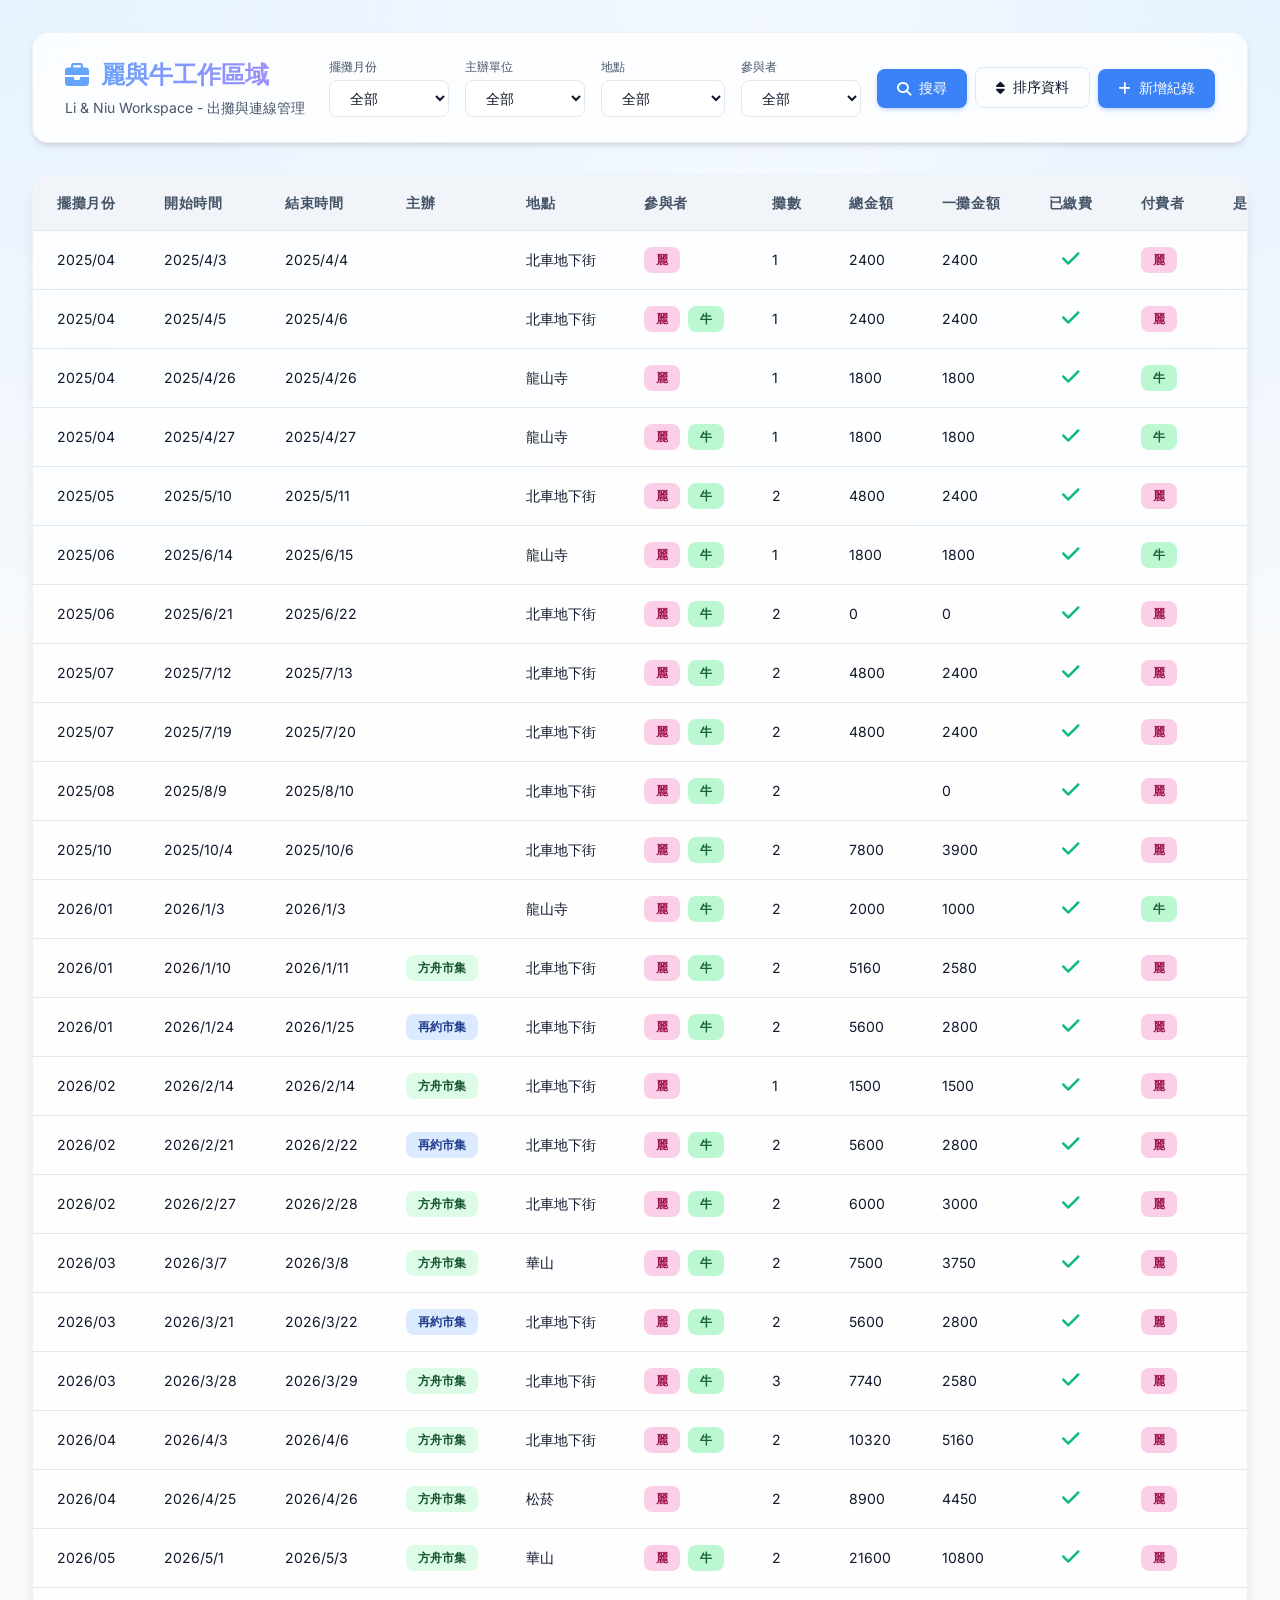
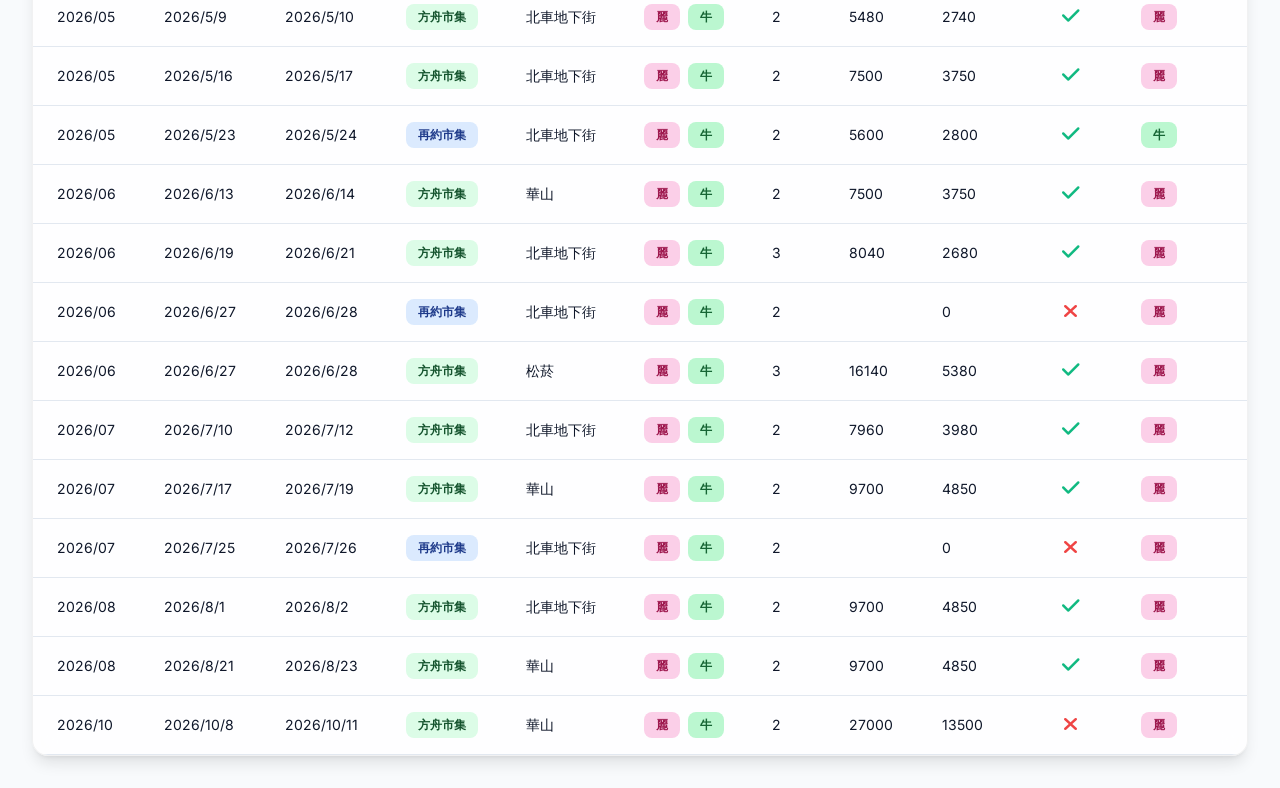
==== index.html @ 2d3ffb86 "Initial commit for Li and Niu Workspace" ====
<!DOCTYPE html>
<html lang="zh-TW">
<head>
    <meta charset="UTF-8">
    <meta name="viewport" content="width=device-width, initial-scale=1.0">
    <title>麗與牛工作區域 | Workspace</title>
    <link rel="preconnect" href="https://fonts.googleapis.com">
    <link rel="preconnect" href="https://fonts.gstatic.com" crossorigin>
    <link href="https://fonts.googleapis.com/css2?family=Inter:wght@300;400;500;600;700&display=swap" rel="stylesheet">
    <link rel="stylesheet" href="style.css">
    <!-- FontAwesome for icons -->
    <link rel="stylesheet" href="https://cdnjs.cloudflare.com/ajax/libs/font-awesome/6.4.0/css/all.min.css">
</head>
<body>
    <div class="app-container">
        <header class="app-header">
            <div class="header-content">
                <h1><i class="fa-solid fa-briefcase"></i> 麗與牛工作區域</h1>
                <p>Li & Niu Workspace - 出攤與連線管理</p>
            </div>
            
            <div class="header-actions">
                <div class="filters-container">
                    <div class="filter-group">
                        <label for="filterMonth">擺攤月份</label>
                        <select id="filterMonth">
                            <option value="">全部</option>
                        </select>
                    </div>
                    <div class="filter-group">
                        <label for="filterOrganizer">主辦單位</label>
                        <select id="filterOrganizer">
                            <option value="">全部</option>
                        </select>
                    </div>
                    <div class="filter-group">
                        <label for="filterLocation">地點</label>
                        <select id="filterLocation">
                            <option value="">全部</option>
                        </select>
                    </div>
                    <div class="filter-group">
                        <label for="filterParticipants">參與者</label>
                        <select id="filterParticipants">
                            <option value="">全部</option>
                        </select>
                    </div>
                </div>
                <div class="btn-group">
                    <button id="searchBtn" class="btn btn-primary">
                        <i class="fa-solid fa-magnifying-glass"></i> 搜尋
                    </button>
                    <button id="sortBtn" class="btn btn-secondary">
                        <i class="fa-solid fa-sort"></i> 排序資料
                    </button>
                    <button id="addBtn" class="btn btn-primary">
                        <i class="fa-solid fa-plus"></i> 新增紀錄
                    </button>
                </div>
            </div>
        </header>

        <main class="app-main">
            <div class="table-container">
                <table id="dataTable">
                    <thead>
                        <tr>
                            <th>擺攤月份</th>
                            <th>開始時間</th>
                            <th>結束時間</th>
                            <th>主辦</th>
                            <th>地點</th>
                            <th>參與者</th>
                            <th>攤數</th>
                            <th>總金額</th>
                            <th>一攤金額</th>
                            <th>已繳費</th>
                            <th>付費者</th>
                            <th>是否結清</th>
                            <th>操作</th>
                            <th>備註</th>
                        </tr>
                    </thead>
                    <tbody id="tableBody">
                        <!-- Data will be populated here by JavaScript -->
                    </tbody>
                </table>
            </div>
            <div id="noResults" class="no-results hidden">
                <i class="fa-solid fa-folder-open"></i>
                <p>找不到符合的紀錄</p>
            </div>
        </main>
    </div>

    <!-- Add Record Modal -->
    <div id="addModal" class="modal">
        <div class="modal-content">
            <div class="modal-header">
                <h2 id="modalTitle"><i class="fa-solid fa-file-circle-plus"></i> 新增擺攤紀錄</h2>
                <button class="close-btn" id="closeModalBtn"><i class="fa-solid fa-xmark"></i></button>
            </div>
            <form id="addForm">
                <div class="form-grid">
                    <div class="form-group">
                        <label for="month">擺攤月份 (YYYY/MM)</label>
                        <input type="text" id="month" name="month" placeholder="2025/04" required>
                    </div>
                    <div class="form-group">
                        <label for="startDate">開始時間</label>
                        <input type="date" id="startDate" name="startDate" required>
                    </div>
                    <div class="form-group">
                        <label for="endDate">結束時間</label>
                        <input type="date" id="endDate" name="endDate" required>
                    </div>
                    <div class="form-group">
                        <label for="organizer">主辦</label>
                        <input type="text" id="organizer" name="organizer" placeholder="方舟市集">
                    </div>
                    <div class="form-group">
                        <label for="location">地點</label>
                        <input type="text" id="location" name="location" placeholder="北車地下街" required>
                    </div>
                    <div class="form-group">
                        <label for="participants">參與者</label>
                        <input type="text" id="participants" name="participants" placeholder="麗+牛" required>
                    </div>
                    <div class="form-group">
                        <label for="stallCount">攤數</label>
                        <input type="number" id="stallCount" name="stallCount" min="1" value="1" required>
                    </div>
                    <div class="form-group">
                        <label for="totalAmount">總金額</label>
                        <input type="number" id="totalAmount" name="totalAmount" min="0" value="0">
                    </div>

                    <div class="form-group">
                        <label for="payer">付費者</label>
                        <input type="text" id="payer" name="payer" placeholder="麗">
                    </div>

                    <div class="form-group full-width">
                        <label for="remarks">備註</label>
                        <input type="text" id="remarks" name="remarks" placeholder="取消並退款等...">
                    </div>
                </div>
                <div class="modal-footer">
                    <button type="button" id="cancelBtn" class="btn btn-secondary">取消</button>
                    <button type="submit" class="btn btn-primary">儲存紀錄</button>
                </div>
            </form>
        </div>
    </div>

    <script src="script.js"></script>
</body>
</html>
---- style.css ----
:root {
    --bg-color: #f8fafc;
    --surface-color: #ffffff;
    --surface-hover: #f1f5f9;
    --primary-color: #3b82f6;
    --primary-hover: #2563eb;
    --text-primary: #0f172a;
    --text-secondary: #475569;
    --border-color: #e2e8f0;
    --success-color: #10b981;
    --danger-color: #ef4444;
    --glass-bg: rgba(255, 255, 255, 0.8);
    --glass-border: rgba(0, 0, 0, 0.05);
    --shadow-sm: 0 1px 2px 0 rgb(0 0 0 / 0.05);
    --shadow-md: 0 4px 6px -1px rgb(0 0 0 / 0.1), 0 2px 4px -2px rgb(0 0 0 / 0.1);
    --shadow-lg: 0 10px 15px -3px rgb(0 0 0 / 0.1), 0 4px 6px -4px rgb(0 0 0 / 0.1);
}

* {
    margin: 0;
    padding: 0;
    box-sizing: border-box;
}

body {
    font-family: 'Inter', sans-serif;
    background-color: var(--bg-color);
    color: var(--text-primary);
    line-height: 1.5;
    min-height: 100vh;
    background-image: 
        radial-gradient(at 0% 0%, hsla(210, 100%, 95%, 1) 0, transparent 50%), 
        radial-gradient(at 50% 0%, hsla(210, 100%, 98%, 1) 0, transparent 50%), 
        radial-gradient(at 100% 0%, hsla(210, 100%, 95%, 1) 0, transparent 50%);
    background-attachment: fixed;
}

.app-container {
    max-width: 1400px;
    margin: 0 auto;
    padding: 2rem;
    display: flex;
    flex-direction: column;
    gap: 2rem;
}

/* Header Styles */
.app-header {
    display: flex;
    justify-content: space-between;
    align-items: center;
    padding: 1.5rem 2rem;
    background: var(--glass-bg);
    backdrop-filter: blur(12px);
    -webkit-backdrop-filter: blur(12px);
    border: 1px solid var(--glass-border);
    border-radius: 1rem;
    box-shadow: var(--shadow-md);
}

.header-content h1 {
    font-size: 1.5rem;
    font-weight: 700;
    display: flex;
    align-items: center;
    gap: 0.75rem;
    background: linear-gradient(to right, #60a5fa, #a78bfa);
    -webkit-background-clip: text;
    -webkit-text-fill-color: transparent;
}

.header-content p {
    color: var(--text-secondary);
    font-size: 0.875rem;
    margin-top: 0.25rem;
}

.header-actions {
    display: flex;
    gap: 1rem;
    align-items: center;
}

/* Filters */
.filters-container {
    display: flex;
    gap: 1rem;
    flex-wrap: wrap;
}

.filter-group {
    display: flex;
    flex-direction: column;
    gap: 0.25rem;
}

.filter-group label {
    font-size: 0.75rem;
    color: var(--text-secondary);
    font-weight: 500;
}

.filter-group select {
    padding: 0.5rem 1rem;
    background-color: var(--surface-color);
    border: 1px solid var(--border-color);
    border-radius: 0.5rem;
    color: var(--text-primary);
    font-family: inherit;
    font-size: 0.875rem;
    transition: all 0.3s ease;
    cursor: pointer;
    min-width: 120px;
}

.filter-group select:focus {
    outline: none;
    border-color: var(--primary-color);
    box-shadow: 0 0 0 2px rgba(59, 130, 246, 0.2);
}

.btn-group {
    display: flex;
    gap: 0.5rem;
    align-items: flex-end;
}

/* Buttons */
.btn {
    display: inline-flex;
    align-items: center;
    gap: 0.5rem;
    padding: 0.625rem 1.25rem;
    border: none;
    border-radius: 0.5rem;
    font-family: inherit;
    font-size: 0.875rem;
    font-weight: 500;
    cursor: pointer;
    transition: all 0.2s ease;
}

.btn-primary {
    background-color: var(--primary-color);
    color: white;
    box-shadow: 0 2px 4px rgba(59, 130, 246, 0.3);
}

.btn-primary:hover {
    background-color: var(--primary-hover);
    transform: translateY(-1px);
    box-shadow: 0 4px 6px rgba(59, 130, 246, 0.4);
}

.btn-secondary {
    background-color: transparent;
    color: var(--text-primary);
    border: 1px solid var(--border-color);
}

.btn-secondary:hover {
    background-color: var(--surface-hover);
}

/* Table Styles */
.table-container {
    background: var(--glass-bg);
    backdrop-filter: blur(12px);
    -webkit-backdrop-filter: blur(12px);
    border: 1px solid var(--glass-border);
    border-radius: 1rem;
    box-shadow: var(--shadow-lg);
    overflow-x: auto;
}

table {
    width: 100%;
    border-collapse: collapse;
    text-align: left;
    white-space: nowrap;
}

th, td {
    padding: 1rem 1.5rem;
    border-bottom: 1px solid var(--border-color);
}

th {
    background-color: var(--surface-hover);
    color: var(--text-secondary);
    font-weight: 600;
    font-size: 0.9rem; /* Increased from 0.75rem */
    text-transform: uppercase;
    letter-spacing: 0.05em;
    position: sticky;
    top: 0;
    z-index: 10;
}

tbody tr {
    transition: background-color 0.2s ease;
}

tbody tr:hover {
    background-color: #cbd5e1; /* 灰藍色 */
}

td {
    font-size: 0.875rem;
}

.status-badge {
    display: inline-flex;
    align-items: center;
    padding: 0.25rem 0.625rem;
    border-radius: 9999px;
    font-size: 0.75rem;
    font-weight: 500;
}

.status-true {
    background-color: rgba(16, 185, 129, 0.1);
    color: var(--success-color);
    border: 1px solid rgba(16, 185, 129, 0.2);
}

.status-false {
    background-color: rgba(239, 68, 68, 0.1);
    color: var(--danger-color);
    border: 1px solid rgba(239, 68, 68, 0.2);
}

.status-toggle {
    cursor: pointer;
    transition: transform 0.2s ease, filter 0.2s ease;
    display: inline-block;
}

.status-toggle:hover {
    transform: scale(1.2);
    filter: brightness(1.2);
}

.no-results {
    display: flex;
    flex-direction: column;
    align-items: center;
    justify-content: center;
    padding: 4rem 2rem;
    color: var(--text-secondary);
    background: var(--glass-bg);
    border: 1px solid var(--glass-border);
    border-radius: 1rem;
}

.no-results i {
    font-size: 3rem;
    margin-bottom: 1rem;
    color: var(--border-color);
}

.hidden {
    display: none !important;
}

/* Modal Styles */
.modal {
    position: fixed;
    top: 0;
    left: 0;
    width: 100%;
    height: 100%;
    background-color: rgba(15, 23, 42, 0.5);
    backdrop-filter: blur(4px);
    display: flex;
    align-items: center;
    justify-content: center;
    z-index: 1000;
    opacity: 0;
    visibility: hidden;
    transition: all 0.3s ease;
}

.modal.active {
    opacity: 1;
    visibility: visible;
}

.modal-content {
    background-color: var(--surface-color);
    border: 1px solid var(--glass-border);
    border-radius: 1rem;
    width: 100%;
    max-width: 600px;
    box-shadow: var(--shadow-lg);
    transform: translateY(20px);
    transition: transform 0.3s ease;
    max-height: 90vh;
    display: flex;
    flex-direction: column;
}

.modal.active .modal-content {
    transform: translateY(0);
}

.modal-header {
    padding: 1.5rem;
    border-bottom: 1px solid var(--border-color);
    display: flex;
    justify-content: space-between;
    align-items: center;
}

.modal-header h2 {
    font-size: 1.25rem;
    font-weight: 600;
    display: flex;
    align-items: center;
    gap: 0.5rem;
}

.close-btn {
    background: none;
    border: none;
    color: var(--text-secondary);
    font-size: 1.25rem;
    cursor: pointer;
    transition: color 0.2s;
}

.close-btn:hover {
    color: var(--text-primary);
}

#addForm {
    overflow-y: auto;
    padding: 1.5rem;
}

.form-grid {
    display: grid;
    grid-template-columns: 1fr 1fr;
    gap: 1.25rem;
}

.form-group {
    display: flex;
    flex-direction: column;
    gap: 0.5rem;
}

.form-group.full-width {
    grid-column: 1 / -1;
}

.form-group label {
    font-size: 0.875rem;
    font-weight: 500;
    color: var(--text-secondary);
}

.form-group input[type="text"],
.form-group input[type="date"],
.form-group input[type="number"] {
    padding: 0.625rem;
    background-color: var(--surface-color);
    border: 1px solid var(--border-color);
    border-radius: 0.5rem;
    color: var(--text-primary);
    font-family: inherit;
    font-size: 0.875rem;
    transition: all 0.3s ease;
}

.form-group input:focus {
    outline: none;
    border-color: var(--primary-color);
    box-shadow: 0 0 0 2px rgba(59, 130, 246, 0.2);
}

/* Toggle Switch */
.checkbox-group {
    flex-direction: row;
    align-items: center;
    justify-content: space-between;
    background-color: var(--surface-hover);
    padding: 0.625rem;
    border-radius: 0.5rem;
    border: 1px solid var(--border-color);
}

.toggle-switch {
    position: relative;
    width: 44px;
    height: 24px;
}

.toggle-switch input {
    opacity: 0;
    width: 0;
    height: 0;
}

.slider {
    position: absolute;
    cursor: pointer;
    top: 0;
    left: 0;
    right: 0;
    bottom: 0;
    background-color: var(--surface-hover);
    transition: .4s;
    border-radius: 24px;
}

.slider:before {
    position: absolute;
    content: "";
    height: 18px;
    width: 18px;
    left: 3px;
    bottom: 3px;
    background-color: white;
    transition: .4s;
    border-radius: 50%;
}

input:checked + .slider {
    background-color: var(--primary-color);
}

input:focus + .slider {
    box-shadow: 0 0 1px var(--primary-color);
}

input:checked + .slider:before {
    transform: translateX(20px);
}

.modal-footer {
    padding: 1.5rem;
    border-top: 1px solid var(--border-color);
    display: flex;
    justify-content: flex-end;
    gap: 1rem;
}

/* Participant Badges */
.badge-container {
    display: flex;
    gap: 0.5rem;
    flex-wrap: nowrap;
    white-space: nowrap;
}

.badge-li {
    background-color: #fbcfe8;
    color: #9d174d;
    padding: 0.25rem 0.75rem;
    border-radius: 8px; /* 圓弧狀長方形 */
    font-weight: 600;
    font-size: 0.75rem;
    display: inline-block;
}

.badge-niu {
    background-color: #bbf7d0;
    color: #166534;
    padding: 0.25rem 0.75rem;
    border-radius: 8px; /* 圓弧狀長方形 */
    font-weight: 600;
    font-size: 0.75rem;
    display: inline-block;
}

.badge-default {
    background-color: var(--surface-hover);
    color: var(--text-primary);
    padding: 0.25rem 0.75rem;
    border-radius: 8px;
    font-size: 0.75rem;
    display: inline-block;
}

/* Organizer Badges */
.badge-ark {
    background-color: #dcfce7; /* Light green */
    color: #14532d; /* Dark green text */
    padding: 0.25rem 0.75rem;
    border-radius: 8px;
    font-weight: 600;
    font-size: 0.75rem;
    display: inline-block;
}

.badge-zaiyue {
    background-color: #dbeafe; /* Light blue */
    color: #1e3a8a; /* Dark blue text */
    padding: 0.25rem 0.75rem;
    border-radius: 8px;
    font-weight: 600;
    font-size: 0.75rem;
    display: inline-block;
}

/* Action Buttons */
.action-btns {
    display: flex;
    gap: 0.5rem;
}

.btn-icon {
    background: none;
    border: none;
    cursor: pointer;
    font-size: 1rem;
    color: var(--text-secondary);
    transition: color 0.2s, transform 0.1s;
    padding: 0.25rem;
}

.btn-icon:hover {
    transform: scale(1.1);
}

.btn-edit:hover {
    color: var(--primary-color);
}

.btn-delete:hover {
    color: var(--danger-color);
}

/* Responsive */
@media (max-width: 768px) {
    .app-header {
        flex-direction: column;
        align-items: stretch;
        gap: 1rem;
    }
    
    .header-actions {
        flex-direction: column;
        align-items: flex-start;
    }
    
    .filters-container {
        width: 100%;
        flex-direction: column;
    }
    
    .btn-group {
        width: 100%;
    }
    
    .btn {
        flex: 1;
        justify-content: center;
    }
    
    .form-grid {
        grid-template-columns: 1fr;
    }
}
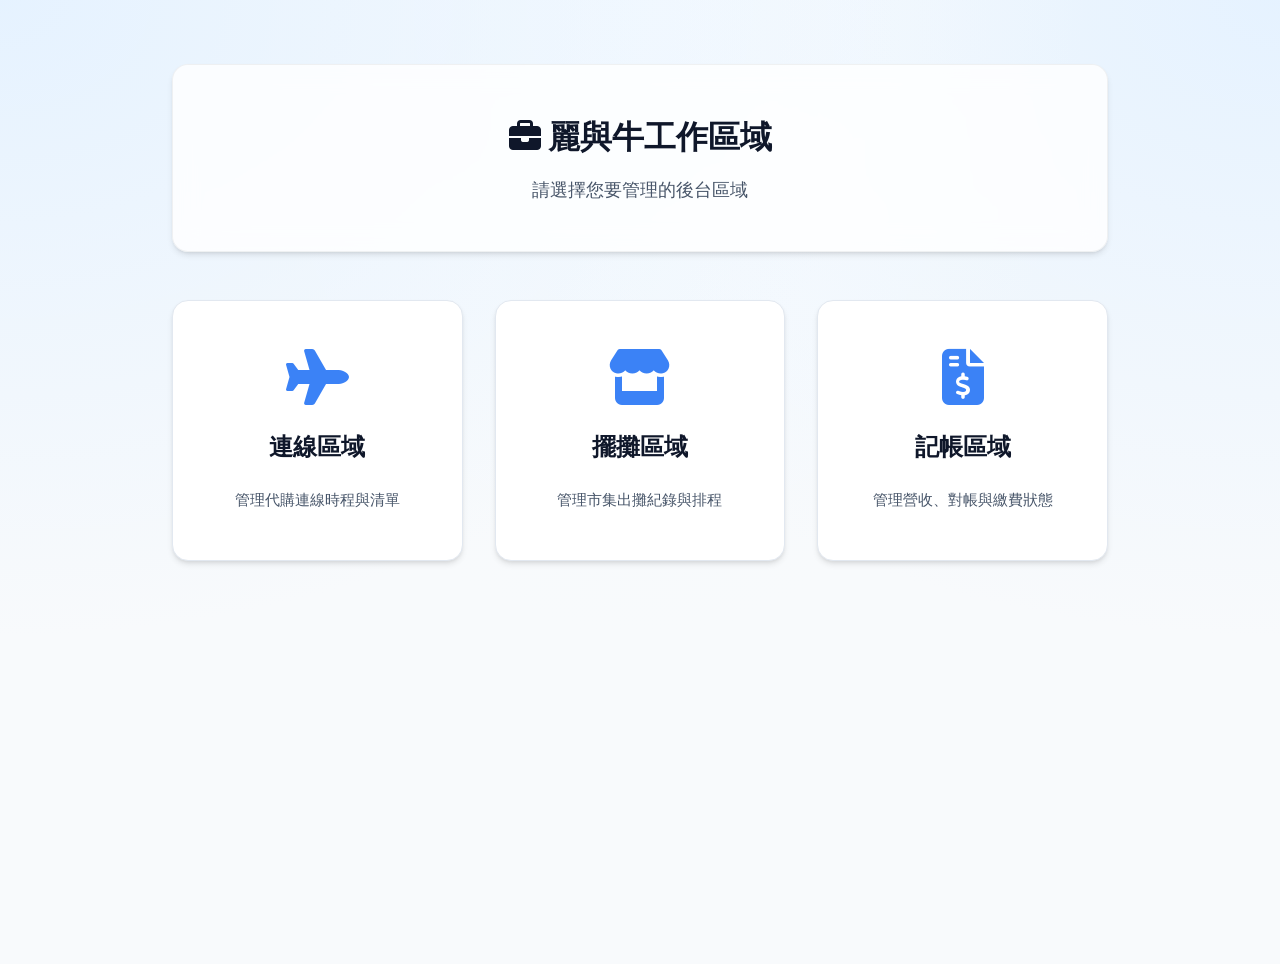
==== commit 9a1acb64: "Create portal index and separate sections" ====
--- a/index.html
+++ b/index.html
@@ -3,156 +3,95 @@
 <head>
     <meta charset="UTF-8">
     <meta name="viewport" content="width=device-width, initial-scale=1.0">
-    <title>麗與牛工作區域 | Workspace</title>
+    <title>麗與牛工作區域 | Portal</title>
     <link rel="preconnect" href="https://fonts.googleapis.com">
     <link rel="preconnect" href="https://fonts.gstatic.com" crossorigin>
     <link href="https://fonts.googleapis.com/css2?family=Inter:wght@300;400;500;600;700&display=swap" rel="stylesheet">
     <link rel="stylesheet" href="style.css">
-    <!-- FontAwesome for icons -->
     <link rel="stylesheet" href="https://cdnjs.cloudflare.com/ajax/libs/font-awesome/6.4.0/css/all.min.css">
+    <style>
+        .portal-container {
+            max-width: 1000px;
+            margin: 4rem auto;
+            padding: 0 2rem;
+            display: flex;
+            flex-direction: column;
+            gap: 3rem;
+        }
+        .portal-grid {
+            display: grid;
+            grid-template-columns: repeat(3, 1fr);
+            gap: 2rem;
+        }
+        .portal-card {
+            background: var(--surface-color);
+            border: 1px solid var(--border-color);
+            border-radius: 1rem;
+            padding: 3rem 2rem;
+            display: flex;
+            flex-direction: column;
+            align-items: center;
+            gap: 1.5rem;
+            text-decoration: none;
+            color: var(--text-primary);
+            box-shadow: var(--shadow-md);
+            transition: all 0.3s ease;
+        }
+        .portal-card:hover {
+            transform: translateY(-8px);
+            box-shadow: var(--shadow-lg);
+            border-color: var(--primary-color);
+        }
+        .portal-icon {
+            font-size: 3.5rem;
+            color: var(--primary-color);
+            transition: transform 0.3s ease;
+        }
+        .portal-card:hover .portal-icon {
+            transform: scale(1.1);
+        }
+        .portal-title {
+            font-size: 1.5rem;
+            font-weight: 700;
+        }
+        .portal-desc {
+            color: var(--text-secondary);
+            font-size: 0.95rem;
+            text-align: center;
+        }
+        @media (max-width: 768px) {
+            .portal-grid {
+                grid-template-columns: 1fr;
+            }
+        }
+    </style>
 </head>
 <body>
-    <div class="app-container">
-        <header class="app-header">
-            <div class="header-content">
-                <h1><i class="fa-solid fa-briefcase"></i> 麗與牛工作區域</h1>
-                <p>Li & Niu Workspace - 出攤與連線管理</p>
-            </div>
-            
-            <div class="header-actions">
-                <div class="filters-container">
-                    <div class="filter-group">
-                        <label for="filterMonth">擺攤月份</label>
-                        <select id="filterMonth">
-                            <option value="">全部</option>
-                        </select>
-                    </div>
-                    <div class="filter-group">
-                        <label for="filterOrganizer">主辦單位</label>
-                        <select id="filterOrganizer">
-                            <option value="">全部</option>
-                        </select>
-                    </div>
-                    <div class="filter-group">
-                        <label for="filterLocation">地點</label>
-                        <select id="filterLocation">
-                            <option value="">全部</option>
-                        </select>
-                    </div>
-                    <div class="filter-group">
-                        <label for="filterParticipants">參與者</label>
-                        <select id="filterParticipants">
-                            <option value="">全部</option>
-                        </select>
-                    </div>
-                </div>
-                <div class="btn-group">
-                    <button id="searchBtn" class="btn btn-primary">
-                        <i class="fa-solid fa-magnifying-glass"></i> 搜尋
-                    </button>
-                    <button id="sortBtn" class="btn btn-secondary">
-                        <i class="fa-solid fa-sort"></i> 排序資料
-                    </button>
-                    <button id="addBtn" class="btn btn-primary">
-                        <i class="fa-solid fa-plus"></i> 新增紀錄
-                    </button>
-                </div>
-            </div>
+    <div class="portal-container">
+        <header class="app-header" style="flex-direction: column; text-align: center; padding: 3rem; gap: 1rem;">
+            <h1 style="font-size: 2rem; justify-content: center;"><i class="fa-solid fa-briefcase"></i> 麗與牛工作區域</h1>
+            <p style="font-size: 1.1rem; color: var(--text-secondary);">請選擇您要管理的後台區域</p>
         </header>
 
-        <main class="app-main">
-            <div class="table-container">
-                <table id="dataTable">
-                    <thead>
-                        <tr>
-                            <th>擺攤月份</th>
-                            <th>開始時間</th>
-                            <th>結束時間</th>
-                            <th>主辦</th>
-                            <th>地點</th>
-                            <th>參與者</th>
-                            <th>攤數</th>
-                            <th>總金額</th>
-                            <th>一攤金額</th>
-                            <th>已繳費</th>
-                            <th>付費者</th>
-                            <th>是否結清</th>
-                            <th>操作</th>
-                            <th>備註</th>
-                        </tr>
-                    </thead>
-                    <tbody id="tableBody">
-                        <!-- Data will be populated here by JavaScript -->
-                    </tbody>
-                </table>
-            </div>
-            <div id="noResults" class="no-results hidden">
-                <i class="fa-solid fa-folder-open"></i>
-                <p>找不到符合的紀錄</p>
-            </div>
+        <main class="portal-grid">
+            <a href="connection.html" class="portal-card">
+                <i class="portal-icon fa-solid fa-plane"></i>
+                <div class="portal-title">連線區域</div>
+                <div class="portal-desc">管理代購連線時程與清單</div>
+            </a>
+            
+            <a href="stalls.html" class="portal-card">
+                <i class="portal-icon fa-solid fa-store"></i>
+                <div class="portal-title">擺攤區域</div>
+                <div class="portal-desc">管理市集出攤紀錄與排程</div>
+            </a>
+            
+            <a href="accounting.html" class="portal-card">
+                <i class="portal-icon fa-solid fa-file-invoice-dollar"></i>
+                <div class="portal-title">記帳區域</div>
+                <div class="portal-desc">管理營收、對帳與繳費狀態</div>
+            </a>
         </main>
     </div>
-
-    <!-- Add Record Modal -->
-    <div id="addModal" class="modal">
-        <div class="modal-content">
-            <div class="modal-header">
-                <h2 id="modalTitle"><i class="fa-solid fa-file-circle-plus"></i> 新增擺攤紀錄</h2>
-                <button class="close-btn" id="closeModalBtn"><i class="fa-solid fa-xmark"></i></button>
-            </div>
-            <form id="addForm">
-                <div class="form-grid">
-                    <div class="form-group">
-                        <label for="month">擺攤月份 (YYYY/MM)</label>
-                        <input type="text" id="month" name="month" placeholder="2025/04" required>
-                    </div>
-                    <div class="form-group">
-                        <label for="startDate">開始時間</label>
-                        <input type="date" id="startDate" name="startDate" required>
-                    </div>
-                    <div class="form-group">
-                        <label for="endDate">結束時間</label>
-                        <input type="date" id="endDate" name="endDate" required>
-                    </div>
-                    <div class="form-group">
-                        <label for="organizer">主辦</label>
-                        <input type="text" id="organizer" name="organizer" placeholder="方舟市集">
-                    </div>
-                    <div class="form-group">
-                        <label for="location">地點</label>
-                        <input type="text" id="location" name="location" placeholder="北車地下街" required>
-                    </div>
-                    <div class="form-group">
-                        <label for="participants">參與者</label>
-                        <input type="text" id="participants" name="participants" placeholder="麗+牛" required>
-                    </div>
-                    <div class="form-group">
-                        <label for="stallCount">攤數</label>
-                        <input type="number" id="stallCount" name="stallCount" min="1" value="1" required>
-                    </div>
-                    <div class="form-group">
-                        <label for="totalAmount">總金額</label>
-                        <input type="number" id="totalAmount" name="totalAmount" min="0" value="0">
-                    </div>
-
-                    <div class="form-group">
-                        <label for="payer">付費者</label>
-                        <input type="text" id="payer" name="payer" placeholder="麗">
-                    </div>
-
-                    <div class="form-group full-width">
-                        <label for="remarks">備註</label>
-                        <input type="text" id="remarks" name="remarks" placeholder="取消並退款等...">
-                    </div>
-                </div>
-                <div class="modal-footer">
-                    <button type="button" id="cancelBtn" class="btn btn-secondary">取消</button>
-                    <button type="submit" class="btn btn-primary">儲存紀錄</button>
-                </div>
-            </form>
-        </div>
-    </div>
-
-    <script src="script.js"></script>
 </body>
 </html>
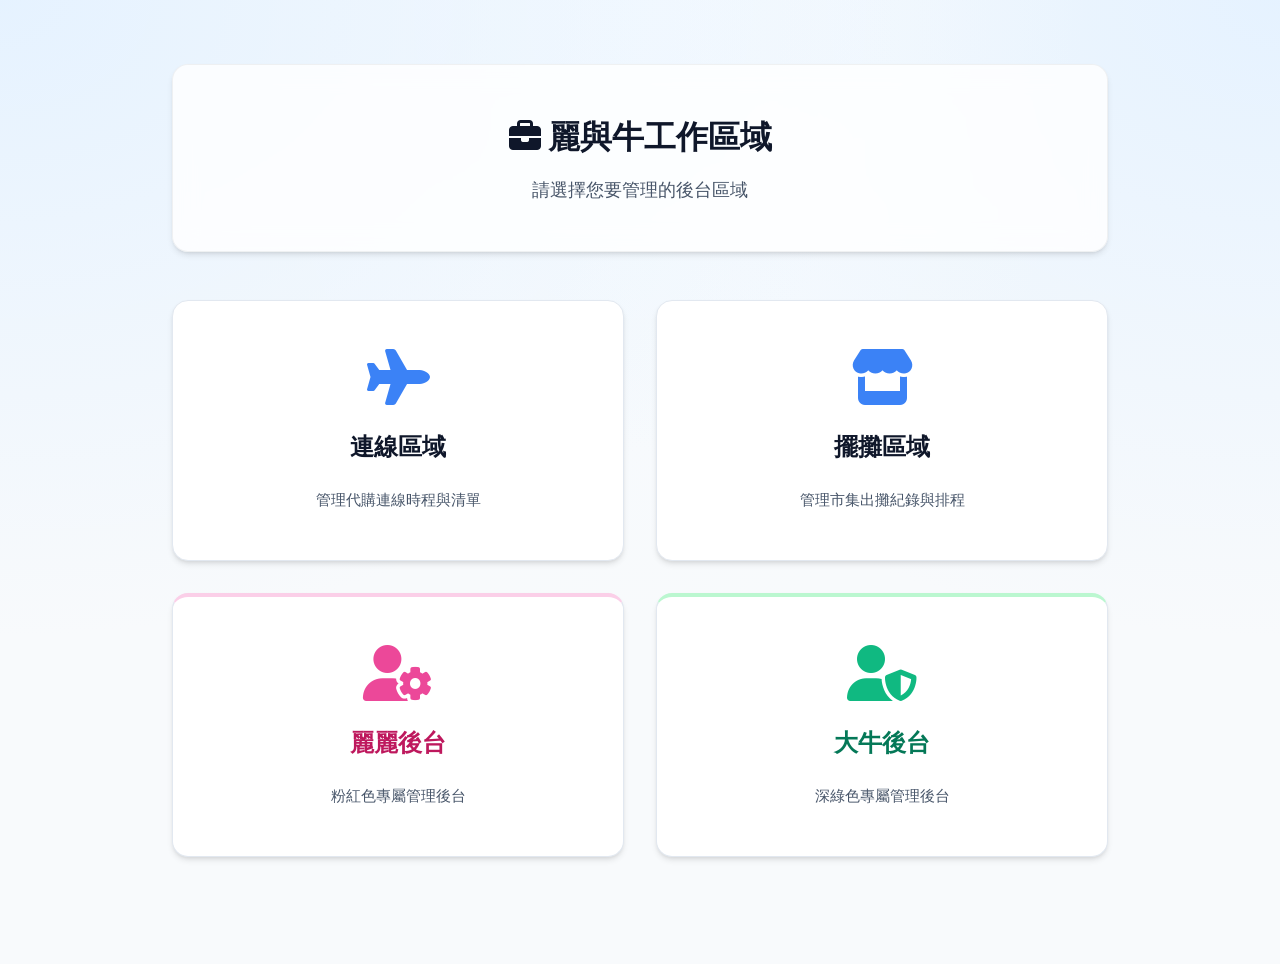
==== commit e36d6b37: "feat: add lily and daniel backends, setup GitHub Pages actions" ====
--- a/index.html
+++ b/index.html
@@ -73,7 +73,7 @@
             <p style="font-size: 1.1rem; color: var(--text-secondary);">請選擇您要管理的後台區域</p>
         </header>
 
-        <main class="portal-grid">
+        <main class="portal-grid" style="grid-template-columns: repeat(2, 1fr);">
             <a href="connection.html" class="portal-card">
                 <i class="portal-icon fa-solid fa-plane"></i>
                 <div class="portal-title">連線區域</div>
@@ -86,10 +86,16 @@
                 <div class="portal-desc">管理市集出攤紀錄與排程</div>
             </a>
             
-            <a href="accounting.html" class="portal-card">
-                <i class="portal-icon fa-solid fa-file-invoice-dollar"></i>
-                <div class="portal-title">記帳區域</div>
-                <div class="portal-desc">管理營收、對帳與繳費狀態</div>
+            <a href="lily-backend.html" class="portal-card" style="border-top: 4px solid #fbcfe8;">
+                <i class="portal-icon fa-solid fa-user-gear" style="color: #ec4899;"></i>
+                <div class="portal-title" style="color: #be185d;">麗麗後台</div>
+                <div class="portal-desc">粉紅色專屬管理後台</div>
+            </a>
+
+            <a href="daniel-backend.html" class="portal-card" style="border-top: 4px solid #bbf7d0;">
+                <i class="portal-icon fa-solid fa-user-shield" style="color: #10b981;"></i>
+                <div class="portal-title" style="color: #047857;">大牛後台</div>
+                <div class="portal-desc">深綠色專屬管理後台</div>
             </a>
         </main>
     </div>
